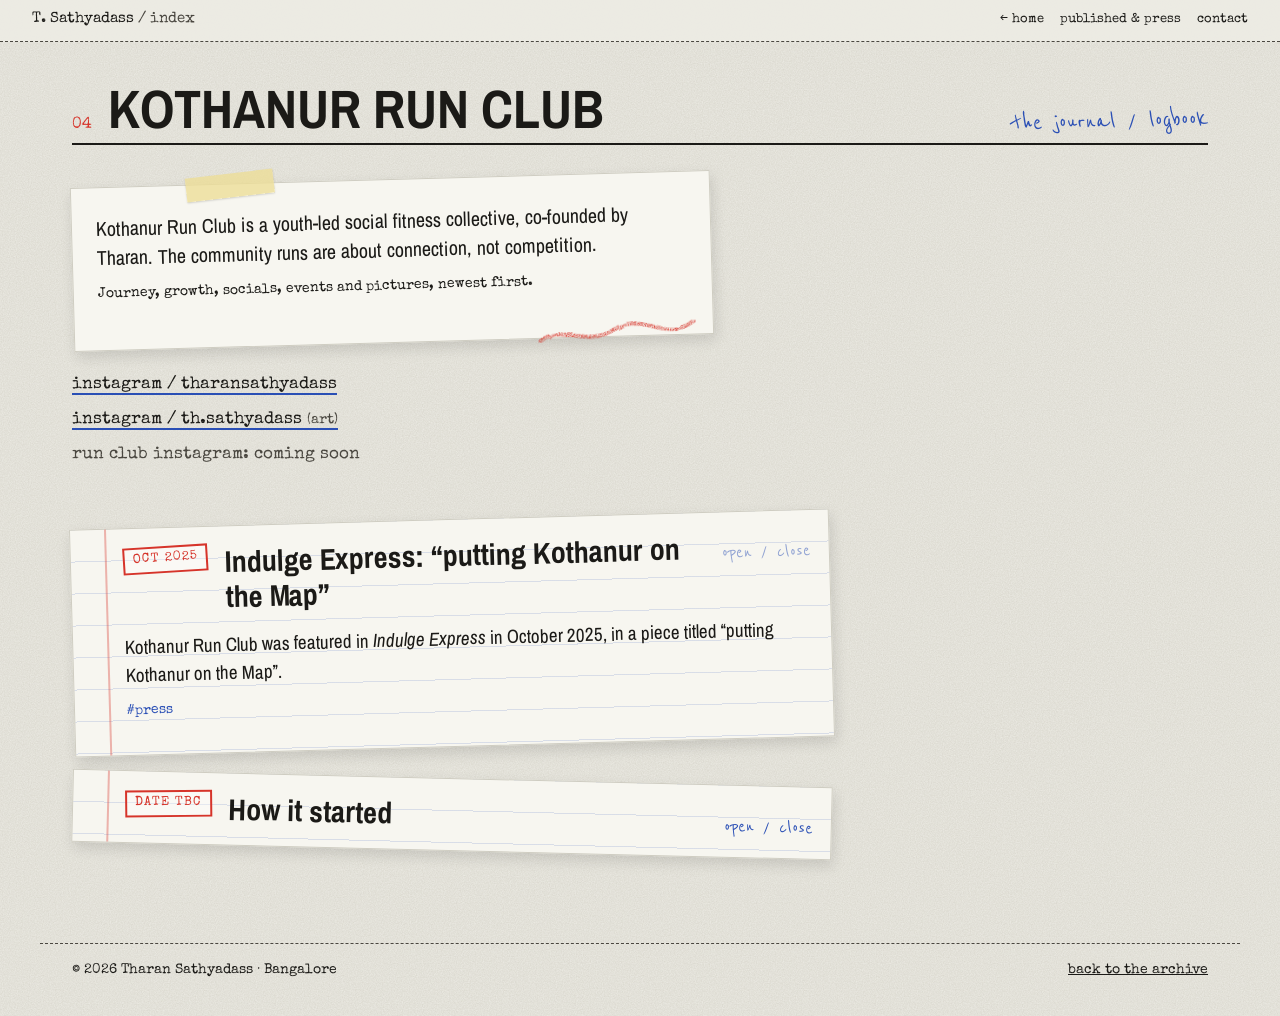
==== run-club.html @ 6a8d122a "First draft of Tharan's portfolio site Zine/archive collage homepage, titled works from works.js, Ru" ====
<!doctype html>
<html lang="en">
<head>
<meta charset="utf-8">
<meta name="viewport" content="width=device-width, initial-scale=1">
<title>Kothanur Run Club — Journal · Tharan Sathyadass</title>
<meta name="description" content="Journal of Kothanur Run Club, a youth-led social fitness collective in Bangalore co-founded by Tharan Sathyadass.">
<link rel="preconnect" href="https://fonts.googleapis.com">
<link rel="preconnect" href="https://fonts.gstatic.com" crossorigin>
<link href="https://fonts.googleapis.com/css2?family=Archivo+Narrow:wght@400;700&family=IBM+Plex+Mono:wght@400;500&family=Reenie+Beanie&family=Special+Elite&display=swap" rel="stylesheet">
<link rel="stylesheet" href="styles.css">
</head>
<body class="logpage">

<svg width="0" height="0" style="position:absolute" aria-hidden="true" focusable="false">
  <defs>
    <filter id="crayon" x="-5%" y="-5%" width="110%" height="110%">
      <feTurbulence type="fractalNoise" baseFrequency="0.04" numOctaves="2" seed="4" result="n"/>
      <feDisplacementMap in="SourceGraphic" in2="n" scale="3.2" result="d"/>
      <feTurbulence type="fractalNoise" baseFrequency="0.9" numOctaves="2" seed="9" result="g"/>
      <feColorMatrix in="g" type="matrix" values="0 0 0 0 0  0 0 0 0 0  0 0 0 0 0  0 0 0 -1.6 1.25" result="grainA"/>
      <feComposite in="d" in2="grainA" operator="in"/>
    </filter>
  </defs>
</svg>

<header class="topbar">
  <a class="brand" href="index.html">T. Sathyadass <span>/ index</span></a>
  <nav class="index" aria-label="Site">
    <a href="index.html">&larr; home</a>
    <a href="index.html#press">published &amp; press</a>
    <a href="index.html#contact">contact</a>
  </nav>
</header>

<main class="wrap">
  <section class="sec">
    <header class="sec-head"><span class="num">04</span><h1 class="h-sec">Kothanur Run Club</h1><span class="note">the journal / logbook</span></header>

    <div class="textcard r-l">
      <span class="tape t1"></span>
      <p>Kothanur Run Club is a youth-led social fitness collective, co-founded by Tharan. The community runs are about connection, not competition.</p>
      <p class="mono small">Journey, growth, socials, events and pictures, newest first.</p>
      <svg class="scrib s-card" viewBox="0 0 200 40" aria-hidden="true"><path class="crayon red" d="M4 28 C 30 6, 60 38, 96 16 S 160 34, 196 8"/></svg>
    </div>

    <ul class="links mono follow">
      <li><a href="https://instagram.com/tharansathyadass" target="_blank" rel="noopener">instagram / tharansathyadass</a></li>
      <li><a href="https://instagram.com/th.sathyadass" target="_blank" rel="noopener">instagram / th.sathyadass <small>(art)</small></a></li>
      <li><!-- TODO: Kothanur Run Club Instagram (account unknown) --><span class="todo">run club instagram: coming soon</span></li>
    </ul>
  </section>

  <section class="sec" aria-label="Journal entries">
    <div class="logbook" id="logbook"></div>
    <noscript><p class="note nojs">turn on JavaScript to read the journal entries</p></noscript>
  </section>
</main>

<footer class="foot wrap mono small">&copy; 2026 Tharan Sathyadass &middot; Bangalore <a href="index.html">back to the archive</a></footer>

<script src="journal.js"></script>
<script src="script.js"></script>
</body>
</html>
---- styles.css ----
:root{
  --paper:#ecebe4; --ink:#1b1a17; --ink-soft:#4a4740;
  --red:#d6342a; --blue:#2a4fb5; --green:#2f8a4b;
  --f-note:"Reenie Beanie","Nothing You Could Do",cursive;
  --f-label:"Archivo Narrow","Inter Tight",Arial Narrow,sans-serif;
  --f-type:"Special Elite","IBM Plex Mono",Courier New,monospace;
  --gutter:16px;
}
*{box-sizing:border-box}
html{scroll-behavior:smooth;scroll-padding-top:70px}
body{margin:0;background:var(--paper);color:var(--ink);font-family:var(--f-label);font-size:18px;line-height:1.45;overflow-x:clip;background-image:url("data:image/svg+xml;utf8,<svg xmlns='http://www.w3.org/2000/svg' width='300' height='300'><filter id='n'><feTurbulence type='fractalNoise' baseFrequency='0.85' numOctaves='3' stitchTiles='stitch'/><feColorMatrix values='0 0 0 0 .3  0 0 0 0 .27  0 0 0 0 .2  0 0 0 .22 0'/></filter><rect width='300' height='300' filter='url(%23n)'/></svg>")}
img{max-width:100%;display:block}
a{color:inherit}
.wrap{max-width:1200px;margin:0 auto;padding-left:var(--gutter);padding-right:var(--gutter)}
.mono{font-family:var(--f-type)} .small{font-size:14px}
.note{font-family:var(--f-note);font-size:28px;line-height:1;color:var(--blue)}

/* nav */
.topbar{position:sticky;top:0;z-index:40;background:rgba(236,235,228,.94);border-bottom:1px dashed var(--ink-soft);padding:8px var(--gutter);display:flex;flex-wrap:wrap;gap:4px 24px;align-items:baseline;justify-content:space-between}
.brand{font-family:var(--f-type);text-decoration:none;font-size:15px}
.brand span{color:var(--ink-soft)}
.index{display:flex;gap:4px 16px;flex-wrap:wrap;font-family:var(--f-type);font-size:13px}
.index a{text-decoration:none;padding:2px 0;border-bottom:1px solid transparent}
.index a:hover,.index a:focus-visible{border-bottom-color:var(--red);color:var(--red)}

/* crayon strokes */
.crayon{fill:none;stroke-width:5;stroke-linecap:round;stroke-linejoin:round;filter:url(#crayon)}
.crayon.thin{stroke-width:2.5}
.red{stroke:var(--red)} .blue{stroke:var(--blue)} .green{stroke:var(--green)}
.scrib{position:absolute;pointer-events:none;overflow:visible}
.dot{position:absolute;width:12px;height:12px;border-radius:50%;background:var(--red);opacity:.9;filter:url(#crayon)}

/* HERO */
.hero{padding-top:28px;padding-bottom:20px}
.hero-grid{position:relative;display:grid;grid-template-columns:1fr;gap:28px}
.hero-img{aspect-ratio:3/2;transform:rotate(-1.5deg);margin:0}
.hero-text{position:relative}
.n1{display:block;transform:rotate(-2deg);margin-bottom:4px}
h1{font-family:var(--f-label);font-weight:700;text-transform:uppercase;font-size:clamp(46px,13vw,104px);line-height:.88;margin:0 0 10px;letter-spacing:-.01em}
.tagline{font-family:var(--f-type);font-size:16px;margin:0 0 18px}
.oval-wrap{position:relative;display:flex;align-items:center;gap:6px;margin:10px 0 26px}
.arrow{width:80px;height:60px;overflow:visible;flex:none}
.arrow .crayon{stroke-width:4}
.oval{position:relative;display:inline-block;padding:14px 26px;transform:rotate(-2deg)}
.oval svg{position:absolute;inset:0;width:100%;height:100%;overflow:visible}
.oval .crayon{stroke-width:3.5}
.oval b{position:relative;font-family:var(--f-label);font-weight:700;font-size:22px;white-space:nowrap}
.stamp-box{display:inline-block;border:2.5px dashed var(--ink);padding:10px 18px;text-align:center;font-family:var(--f-type);transform:rotate(1.5deg);background:rgba(255,255,255,.25)}
.stamp-box p{margin:0;font-size:13px;text-transform:lowercase}
.stamp-box .big{font-size:18px;font-weight:700;text-transform:none;letter-spacing:.04em;margin-bottom:6px}
.year{display:flex;flex-direction:column;line-height:.8;font-family:var(--f-label);font-weight:700;font-size:clamp(90px,26vw,170px);color:#2a2824;filter:url(#inkbleed);transform:rotate(-4deg);justify-self:end;margin-top:-10px}
.year span{display:block}
.s-hero1{width:240px;height:48px;left:0;bottom:-34px}
.s-hero2{width:90px;height:90px;right:6px;top:-24px;opacity:.9}
.d1{left:62%;top:-10px}.d2{left:8%;bottom:30%;width:9px;height:9px}.d3{right:14%;bottom:10%}.d4{left:44%;bottom:-18px;width:8px;height:8px}.d5{right:4%;top:36%;width:7px;height:7px}

@media (min-width:860px){
  :root{--gutter:32px}
  .hero{padding-top:48px}
  .hero-grid{grid-template-columns:1.25fr 1fr;gap:40px;align-items:start}
  .hero-img{grid-row:1 / span 2}
  .year{position:absolute;right:-6px;bottom:-30px;margin:0;font-size:150px}
  .hero-text{padding-top:10px}
  .hero-grid{min-height:480px}
}

/* sections */
.sec{padding-top:64px;padding-bottom:12px}
.sec-head{display:flex;flex-wrap:wrap;align-items:baseline;gap:6px 16px;border-bottom:2px solid var(--ink);padding-bottom:6px;margin-bottom:34px}
.sec-head .num{font-family:var(--f-type);font-size:16px;color:var(--red)}
.sec-head h2{margin:0;font-family:var(--f-label);font-weight:700;text-transform:uppercase;font-size:clamp(32px,8vw,54px);line-height:1}
.sec-head .note{margin-left:auto;transform:rotate(-1.5deg)}

/* works */
.collage{position:relative;display:grid;grid-template-columns:1fr 1fr;gap:34px 18px;align-items:start}
.collage.c2{grid-template-columns:1fr}
.work{position:relative;margin:0;cursor:zoom-in;background:#fff;padding:7px 7px 0;box-shadow:0 2px 0 rgba(0,0,0,.08),2px 6px 14px rgba(0,0,0,.14);transition:transform .2s}
.work:hover,.work:focus-visible{transform:rotate(0) scale(1.02);z-index:5;outline:2px dashed var(--red);outline-offset:4px}
.work img{width:100%;height:100%;object-fit:cover;filter:grayscale(1) contrast(1.45) brightness(1.03)}
/* image box + halftone overlay */
.work{display:flex;flex-direction:column}
.work::before{content:"";position:absolute;left:7px;right:7px;top:7px;z-index:2;pointer-events:none;
  bottom:30px;
  background:radial-gradient(circle at center,#000 0 .9px,transparent 1.5px) 0 0/4px 4px;mix-blend-mode:multiply;opacity:.42}
.work img,.work.missing::after{aspect-ratio:var(--ar,4/3)}
.port{--ar:3/4}.land{--ar:3/2}.sq{--ar:1/1}
.hero-img{--ar:3/2;aspect-ratio:auto}
.tag{order:2;font-family:var(--f-type);font-size:12px;padding:6px 2px 7px;color:var(--ink);height:30px;white-space:nowrap;overflow:hidden;text-overflow:ellipsis}
.tape{position:absolute;width:88px;height:24px;background:rgba(238,222,150,.78);box-shadow:0 1px 2px rgba(0,0,0,.15);z-index:3}
.tape.t1{top:-11px;left:18%;transform:rotate(-5deg)}
.tape.t2{top:-10px;right:14%;transform:rotate(6deg)}
.r-l{transform:rotate(-1.6deg)}.r-r{transform:rotate(1.4deg)}.r-l2{transform:rotate(-.7deg)}
.collage .scrib.s-sec{width:150px;height:50px;right:4%;bottom:-34px}
.collage.flip .scrib.s-sec{left:4%;right:auto;width:90px;height:90px;bottom:-40px}

/* placeholder (images not downloaded yet) */
.work.missing img{visibility:hidden;position:absolute;width:1px;height:1px}
.work.missing::after{content:"image pending";display:flex;align-items:center;justify-content:center;font-family:var(--f-type);font-size:13px;color:#555;
  background:repeating-linear-gradient(135deg,#cfcdc4 0 10px,#d9d7ce 10px 20px);width:100%;order:1}

@media (min-width:640px){
  .collage.c2{grid-template-columns:1fr 1fr;gap:40px 36px}
  .collage.c2 .work:nth-child(2){margin-top:46px}
}
@media (min-width:900px){
  .collage.photo{grid-template-columns:repeat(6,1fr);gap:44px 22px}
  .collage.photo .work{grid-column:span 2}
  .collage.photo .work:nth-child(1){grid-column:span 2;margin-top:0}
  .collage.photo .work:nth-child(2){grid-column:span 3;margin-top:36px}
  .collage.photo .work:nth-child(3){grid-column:span 1}
  .collage.photo .work:nth-child(5){grid-column:span 3}
  .collage.photo .work:nth-child(8){grid-column:span 3}
  .collage.photo .work:nth-child(4),.collage.photo .work:nth-child(6),.collage.photo .work:nth-child(7),.collage.photo .work:nth-child(9){grid-column:span 2}
  .collage.photo .work:nth-child(6){margin-top:30px}
}

/* text cards */
.textcard{position:relative;max-width:640px;background:#f7f6f0;border:1px solid #cfcdc2;padding:26px 24px 34px;box-shadow:2px 6px 14px rgba(0,0,0,.12);font-size:20px}
.textcard p{margin:0 0 12px}
.textcard .scrib.s-card{width:160px;height:34px;right:16px;bottom:-14px}
.textcard a{color:var(--red)}

.clippings{list-style:none;margin:0;padding:0;display:grid;gap:26px;grid-template-columns:1fr}
.clippings li{position:relative;background:#f7f6f0;border:1px solid #cfcdc2;padding:18px 20px;box-shadow:2px 6px 14px rgba(0,0,0,.12);display:flex;flex-direction:column;gap:6px}
.clippings h3{margin:0;font-family:var(--f-label);font-size:22px;line-height:1.15}
.clippings a{font-family:var(--f-type);color:var(--red);font-size:15px}
@media (min-width:760px){.clippings{grid-template-columns:repeat(3,1fr)}}

.about{max-width:680px;font-size:21px}
.about p:first-child::first-line{font-weight:700}
.links{list-style:none;padding:0;margin:0;display:grid;gap:10px;font-size:17px}
.links a{text-decoration:none;border-bottom:2px solid var(--blue)}
.links a:hover{color:var(--red);border-color:var(--red)}
.links small{color:var(--ink-soft)}
.foot{margin-top:80px;padding-top:16px;padding-bottom:36px;border-top:1px dashed var(--ink-soft);display:flex;flex-wrap:wrap;justify-content:space-between;gap:8px}

/* lightbox */
.lightbox{position:fixed;inset:0;z-index:100;background:rgba(20,19,16,.93);display:flex;align-items:center;justify-content:center;padding:24px var(--gutter)}
.lightbox[hidden]{display:none}
.lightbox figure{margin:0;max-width:100%;max-height:100%;display:flex;flex-direction:column;align-items:center;gap:10px}
.lightbox img{max-width:100%;max-height:calc(100vh - 110px);object-fit:contain;background:#222}
.lightbox img.lb-missing{width:min(560px,90vw);height:360px;background:repeating-linear-gradient(135deg,#3a3935 0 10px,#42413c 10px 20px)}
.lightbox figcaption{font-family:var(--f-type);color:#ecebe4;font-size:14px}
.lb-close{position:absolute;top:10px;right:14px;background:none;border:0;color:#ecebe4;font-size:40px;line-height:1;cursor:pointer}

@media (prefers-reduced-motion:reduce){html{scroll-behavior:auto}.work{transition:none}}

/* ---------- gallery / journal additions ---------- */
.nojs{display:block;margin-top:14px}
h1.h-sec{margin:0;font-family:var(--f-label);font-weight:700;text-transform:uppercase;font-size:clamp(32px,8vw,54px);line-height:1;letter-spacing:0}
.jlabel{margin:34px 0 14px;color:var(--ink-soft)}
.more{color:var(--red)}
.jclips{margin-bottom:22px}
.jclip{position:relative;background:#f7f6f0;border:1px solid #cfcdc2;padding:22px 20px 18px;box-shadow:2px 6px 14px rgba(0,0,0,.12);display:flex;flex-direction:column;gap:8px}
.jclip h3{margin:0;font-size:22px;line-height:1.15}
.jclip .excerpt{margin:0;font-size:17px}
.jclip a{font-family:var(--f-type);color:var(--red);font-size:15px;margin-top:auto}
.datestamp{align-self:flex-start;font-family:var(--f-type);font-size:13px;text-transform:uppercase;letter-spacing:.08em;color:var(--red);border:2px solid var(--red);padding:2px 8px;transform:rotate(-2deg);background:rgba(255,255,255,.3)}
.jphoto{display:block;background:#fff;padding:5px;box-shadow:0 2px 6px rgba(0,0,0,.15)}
.jphoto img{width:100%;aspect-ratio:3/2;object-fit:cover;filter:grayscale(1) contrast(1.3)}
.jphoto.missing img{visibility:hidden;height:0;aspect-ratio:auto}
.jphoto.missing::after{content:"image pending";display:flex;align-items:center;justify-content:center;aspect-ratio:3/2;font-family:var(--f-type);font-size:13px;color:#555;background:repeating-linear-gradient(135deg,#cfcdc4 0 10px,#d9d7ce 10px 20px)}

.follow{margin-top:30px}
.todo{color:var(--ink-soft)}
.logpage .sec{padding-top:40px}
.logbook{display:grid;gap:30px;max-width:760px;position:relative;padding-left:0}
.entry{position:relative;background:#f7f6f0;border:1px solid #cfcdc2;box-shadow:2px 6px 14px rgba(0,0,0,.12);
  background-image:repeating-linear-gradient(transparent 0 31px,rgba(42,79,181,.15) 31px 32px)}
.entry::before{content:"";position:absolute;left:34px;top:0;bottom:0;width:2px;background:rgba(214,52,42,.35)}
.entry summary{list-style:none;cursor:pointer;display:flex;flex-wrap:wrap;align-items:baseline;gap:8px 16px;padding:18px 18px 14px 52px}
.entry summary::-webkit-details-marker{display:none}
.entry summary:focus-visible{outline:2px dashed var(--red);outline-offset:-4px}
.entry h2{margin:0;font-size:clamp(22px,5vw,30px);line-height:1.15;flex:1 1 220px}
.more-hint{font-family:var(--f-note);font-size:22px;color:var(--blue)}
.entry details[open] .more-hint{opacity:.5}
.entry-body{padding:4px 20px 22px 52px;font-size:19px}
.entry-body p{margin:0 0 12px}
.entry-body a{color:var(--red)}
.jphotos{display:grid;grid-template-columns:repeat(auto-fit,minmax(180px,1fr));gap:14px;margin:14px 0}
.entry .tags{color:var(--blue)}
@media (max-width:480px){
  .entry::before{left:18px}
  .entry summary{padding-left:32px}
  .entry-body{padding-left:32px;padding-right:16px}
}
@media (min-width:760px){.jclips{grid-template-columns:repeat(3,1fr)}}
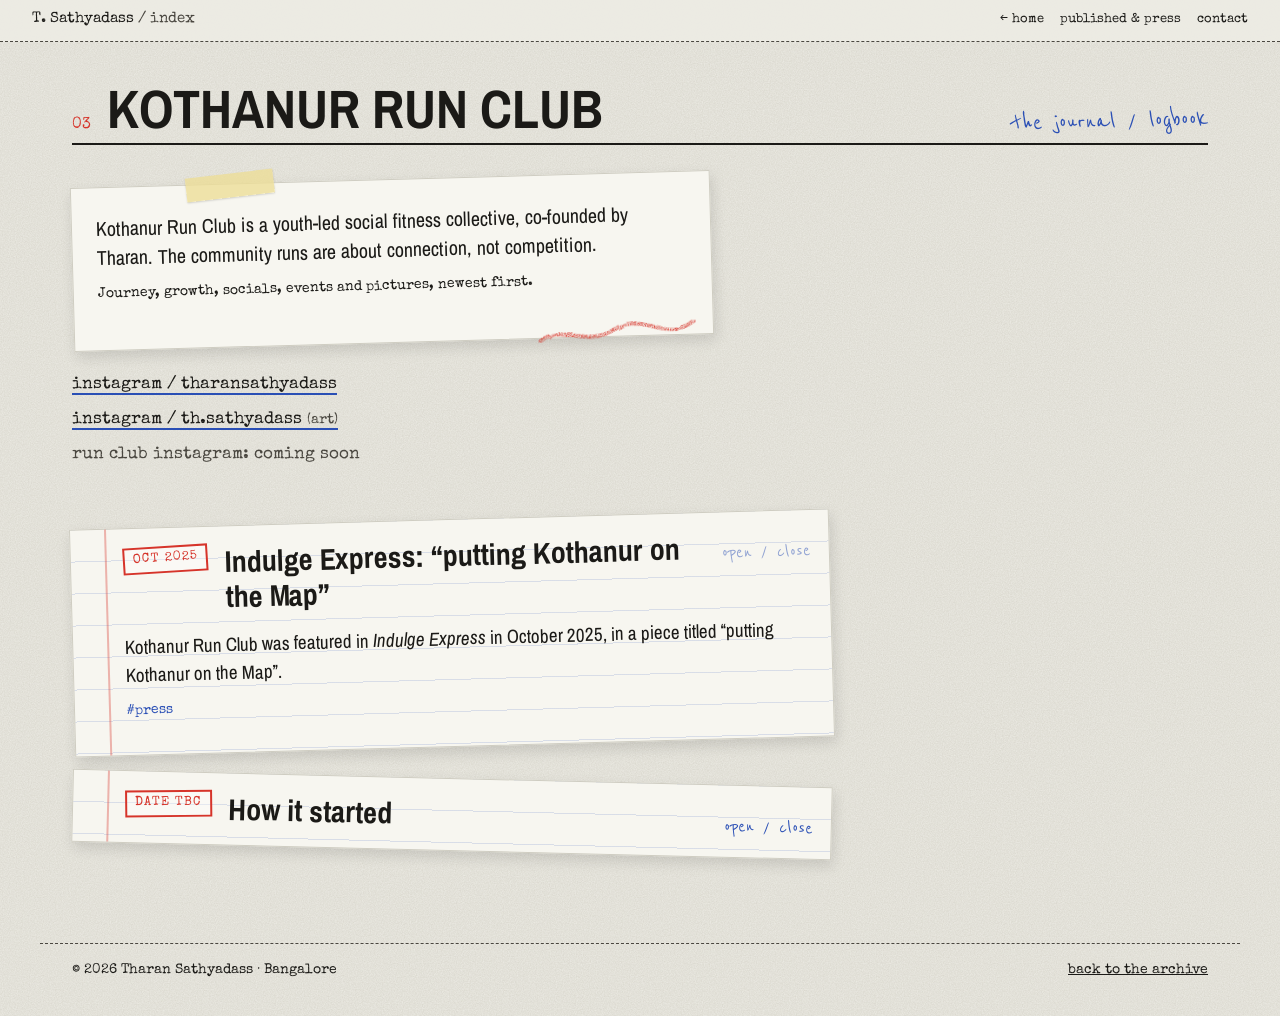
==== commit 273726ae: "Drop Colour section, fold watercolour into Charcoal & Ink, renumber sections Co-Authored-By: Claude " ====
--- a/run-club.html
+++ b/run-club.html
@@ -35,7 +35,7 @@
 
 <main class="wrap">
   <section class="sec">
-    <header class="sec-head"><span class="num">04</span><h1 class="h-sec">Kothanur Run Club</h1><span class="note">the journal / logbook</span></header>
+    <header class="sec-head"><span class="num">03</span><h1 class="h-sec">Kothanur Run Club</h1><span class="note">the journal / logbook</span></header>
 
     <div class="textcard r-l">
       <span class="tape t1"></span>
--- a/styles.css
+++ b/styles.css
@@ -33,7 +33,7 @@
 /* HERO */
 .hero{padding-top:28px;padding-bottom:20px}
 .hero-grid{position:relative;display:grid;grid-template-columns:1fr;gap:28px}
-.hero-img{aspect-ratio:3/2;transform:rotate(-1.5deg);margin:0}
+.hero-img{transform:rotate(-1.5deg);margin:0}
 .hero-text{position:relative}
 .n1{display:block;transform:rotate(-2deg);margin-bottom:4px}
 h1{font-family:var(--f-label);font-weight:700;text-transform:uppercase;font-size:clamp(46px,13vw,104px);line-height:.88;margin:0 0 10px;letter-spacing:-.01em}
@@ -84,7 +84,7 @@
   background:radial-gradient(circle at center,#000 0 .9px,transparent 1.5px) 0 0/4px 4px;mix-blend-mode:multiply;opacity:.42}
 .work img,.work.missing::after{aspect-ratio:var(--ar,4/3)}
 .port{--ar:3/4}.land{--ar:3/2}.sq{--ar:1/1}
-.hero-img{--ar:3/2;aspect-ratio:auto}
+.hero-img{--ar:511/700;aspect-ratio:auto;max-width:480px;width:100%;justify-self:center}
 .tag{order:2;font-family:var(--f-type);font-size:12px;padding:6px 2px 7px;color:var(--ink);height:30px;white-space:nowrap;overflow:hidden;text-overflow:ellipsis}
 .tape{position:absolute;width:88px;height:24px;background:rgba(238,222,150,.78);box-shadow:0 1px 2px rgba(0,0,0,.15);z-index:3}
 .tape.t1{top:-11px;left:18%;transform:rotate(-5deg)}
@@ -102,17 +102,23 @@
   .collage.c2{grid-template-columns:1fr 1fr;gap:40px 36px}
   .collage.c2 .work:nth-child(2){margin-top:46px}
 }
+@media (min-width:640px){
+  .collage.photo{grid-template-columns:repeat(3,1fr)}
+  .collage.photo .work.cover{grid-column:span 2;grid-row:span 2}
+}
 @media (min-width:900px){
-  .collage.photo{grid-template-columns:repeat(6,1fr);gap:44px 22px}
-  .collage.photo .work{grid-column:span 2}
-  .collage.photo .work:nth-child(1){grid-column:span 2;margin-top:0}
-  .collage.photo .work:nth-child(2){grid-column:span 3;margin-top:36px}
-  .collage.photo .work:nth-child(3){grid-column:span 1}
-  .collage.photo .work:nth-child(5){grid-column:span 3}
-  .collage.photo .work:nth-child(8){grid-column:span 3}
-  .collage.photo .work:nth-child(4),.collage.photo .work:nth-child(6),.collage.photo .work:nth-child(7),.collage.photo .work:nth-child(9){grid-column:span 2}
-  .collage.photo .work:nth-child(6){margin-top:30px}
-}
+  .collage.photo{grid-template-columns:repeat(4,1fr);gap:40px 22px}
+}
+.collage.photo{margin-bottom:56px}
+.series{display:flex;flex-wrap:wrap;align-items:baseline;gap:4px 14px;margin:30px 0 26px}
+.series h3{margin:0;font-family:var(--f-label);font-weight:700;text-transform:uppercase;font-size:clamp(22px,5vw,30px);letter-spacing:.02em;border-bottom:3px solid var(--red);padding-bottom:2px}
+.series .note{transform:rotate(-2deg);font-size:30px}
+/* photography: B&W halftone until hover, then colour */
+.collage.photo .work img{transition:filter .25s}
+.collage.photo .work:hover img,.collage.photo .work:focus-visible img{filter:none}
+.collage.photo .work:hover::before,.collage.photo .work:focus-visible::before{opacity:0}
+.collage.photo .work.cover img{filter:none}
+.collage.photo .work.cover::before{opacity:.15}
 
 /* text cards */
 .textcard{position:relative;max-width:640px;background:#f7f6f0;border:1px solid #cfcdc2;padding:26px 24px 34px;box-shadow:2px 6px 14px rgba(0,0,0,.12);font-size:20px}
@@ -185,3 +191,30 @@
   .entry-body{padding-left:32px;padding-right:16px}
 }
 @media (min-width:760px){.jclips{grid-template-columns:repeat(3,1fr)}}
+
+/* ---------- real handwriting cutouts ---------- */
+.hw{display:block;height:auto;max-width:100%;pointer-events:none;user-select:none}
+.hw-greet{position:relative;margin:0 0 10px;max-width:340px}
+.hw-hello{width:clamp(70px,22vw,100px);transform:rotate(-5deg);margin-left:4px}
+.hw-name{width:min(100%,300px);transform:rotate(-2deg);margin-top:-6px;margin-left:34px}
+.n1{font-size:24px;margin-top:2px}
+.hw-kothanur{width:min(100%,320px);transform:rotate(-2deg);margin:-4px 0 8px -2px}
+.hw-sign{width:clamp(100px,30vw,130px);transform:rotate(-4deg);margin:10px 0 0 6px}
+.foot-sign{display:inline-flex;align-items:center;gap:10px}
+.hw-foot{width:70px;transform:rotate(-3deg)}
+
+@media (min-width:900px){
+  .collage.c2[data-section="charcoal"]{grid-template-columns:repeat(3,1fr)}
+  .collage.c2[data-section="charcoal"] .work:nth-child(2){margin-top:0}
+  .collage.c2[data-section="charcoal"] .work:nth-child(3n+2){margin-top:40px}
+  .collage.c2.flip{grid-template-columns:repeat(3,1fr)}
+  .collage.c2.flip .work:nth-child(2){margin-top:0}
+}
+@media (max-width:639px){.collage{padding:0 6px}}
+.collage.c2 .work img,.hero-img img{filter:grayscale(1) contrast(1.12) brightness(1.02)}
+.collage.c2 .work::before,.hero-img::before{opacity:.28}
+.collage{grid-template-columns:repeat(2,minmax(0,1fr))}
+.collage.c2{grid-template-columns:minmax(0,1fr)}
+@media (min-width:640px){.collage.c2{grid-template-columns:repeat(2,minmax(0,1fr))}.collage.photo{grid-template-columns:repeat(3,minmax(0,1fr))}}
+@media (min-width:900px){.collage.photo{grid-template-columns:repeat(4,minmax(0,1fr))}.collage.c2[data-section="charcoal"],.collage.c2.flip{grid-template-columns:repeat(3,minmax(0,1fr))}}
+@media (max-width:639px){.collage.photo .work.cover{grid-column:1/-1}}
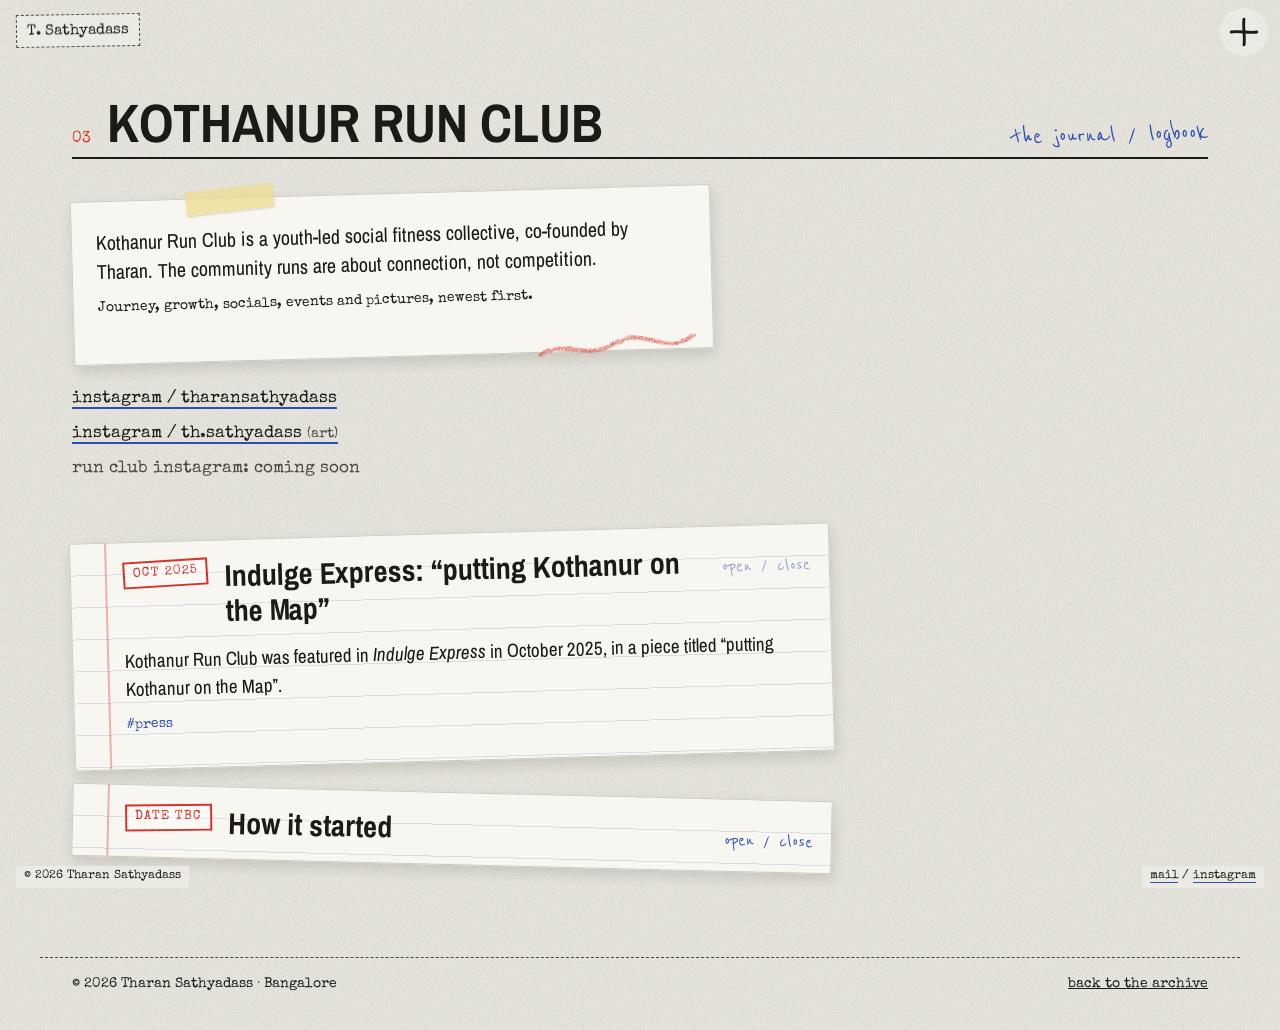
==== commit 7a5b1e28: "Add interactivity: + menu, scroll sequence, marquee, intro, reveals, lightbox nav Co-Authored-By: Cl" ====
--- a/run-club.html
+++ b/run-club.html
@@ -9,6 +9,9 @@
 <link rel="preconnect" href="https://fonts.gstatic.com" crossorigin>
 <link href="https://fonts.googleapis.com/css2?family=Archivo+Narrow:wght@400;700&family=IBM+Plex+Mono:wght@400;500&family=Reenie+Beanie&family=Special+Elite&display=swap" rel="stylesheet">
 <link rel="stylesheet" href="styles.css">
+<script>
+try{var d=document.documentElement;if(!matchMedia('(prefers-reduced-motion: reduce)').matches){d.classList.add('anim');}}catch(e){}
+</script>
 </head>
 <body class="logpage">
 
@@ -24,14 +27,25 @@
   </defs>
 </svg>
 
-<header class="topbar">
-  <a class="brand" href="index.html">T. Sathyadass <span>/ index</span></a>
-  <nav class="index" aria-label="Site">
-    <a href="index.html">&larr; home</a>
-    <a href="index.html#press">published &amp; press</a>
-    <a href="index.html#contact">contact</a>
-  </nav>
-</header>
+<a class="chrome-brand" href="index.html">T. Sathyadass</a>
+<button class="menu-btn" id="menuBtn" type="button" aria-expanded="false" aria-controls="menu" aria-label="Open menu">
+  <svg viewBox="0 0 40 40" aria-hidden="true"><g><path class="hand" d="M20 5 C 18.5 13, 21.5 27, 20 35"/><path class="hand" d="M5 20 C 13 18.5, 27 21.5, 35 20"/></g></svg>
+</button>
+<div class="menu-backdrop" id="menuBackdrop"></div>
+<nav class="menu" id="menu" aria-label="Sections" inert>
+  <a href="index.html#charcoal"><b>01</b> charcoal &amp; ink</a>
+  <a href="index.html#photography"><b>02</b> photography</a>
+  <a href="index.html#runclub"><b>03</b> kothanur run club</a>
+  <a href="index.html#press"><b>04</b> published &amp; press</a>
+  <a href="index.html#artwave"><b>05</b> the artwave</a>
+  <a href="index.html#about"><b>06</b> about</a>
+  <a href="index.html#contact"><b>07</b> contact</a>
+  <a class="menu-ext" href="run-club.html" aria-current="page">run club journal &#8599;</a>
+  <span class="note menu-note">thanks for looking</span>
+</nav>
+<div class="pin pin-l mono">&copy; 2026 Tharan Sathyadass</div>
+<div class="pin pin-r mono"><a href="mailto:tharan.y.sathyadass@gmail.com">mail</a> / <a href="https://instagram.com/tharansathyadass" target="_blank" rel="noopener">instagram</a></div>
+
 
 <main class="wrap">
   <section class="sec">
--- a/styles.css
+++ b/styles.css
@@ -15,14 +15,6 @@
 .mono{font-family:var(--f-type)} .small{font-size:14px}
 .note{font-family:var(--f-note);font-size:28px;line-height:1;color:var(--blue)}
 
-/* nav */
-.topbar{position:sticky;top:0;z-index:40;background:rgba(236,235,228,.94);border-bottom:1px dashed var(--ink-soft);padding:8px var(--gutter);display:flex;flex-wrap:wrap;gap:4px 24px;align-items:baseline;justify-content:space-between}
-.brand{font-family:var(--f-type);text-decoration:none;font-size:15px}
-.brand span{color:var(--ink-soft)}
-.index{display:flex;gap:4px 16px;flex-wrap:wrap;font-family:var(--f-type);font-size:13px}
-.index a{text-decoration:none;padding:2px 0;border-bottom:1px solid transparent}
-.index a:hover,.index a:focus-visible{border-bottom-color:var(--red);color:var(--red)}
-
 /* crayon strokes */
 .crayon{fill:none;stroke-width:5;stroke-linecap:round;stroke-linejoin:round;filter:url(#crayon)}
 .crayon.thin{stroke-width:2.5}
@@ -31,9 +23,9 @@
 .dot{position:absolute;width:12px;height:12px;border-radius:50%;background:var(--red);opacity:.9;filter:url(#crayon)}
 
 /* HERO */
-.hero{padding-top:28px;padding-bottom:20px}
+.hero{padding-top:84px;padding-bottom:20px}
 .hero-grid{position:relative;display:grid;grid-template-columns:1fr;gap:28px}
-.hero-img{transform:rotate(-1.5deg);margin:0}
+.hero-img{--rot:-1.5deg;transform:rotate(var(--rot));margin:0}
 .hero-text{position:relative}
 .n1{display:block;transform:rotate(-2deg);margin-bottom:4px}
 h1{font-family:var(--f-label);font-weight:700;text-transform:uppercase;font-size:clamp(46px,13vw,104px);line-height:.88;margin:0 0 10px;letter-spacing:-.01em}
@@ -56,7 +48,7 @@
 
 @media (min-width:860px){
   :root{--gutter:32px}
-  .hero{padding-top:48px}
+  .hero{padding-top:100px}
   .hero-grid{grid-template-columns:1.25fr 1fr;gap:40px;align-items:start}
   .hero-img{grid-row:1 / span 2}
   .year{position:absolute;right:-6px;bottom:-30px;margin:0;font-size:150px}
@@ -74,8 +66,8 @@
 /* works */
 .collage{position:relative;display:grid;grid-template-columns:1fr 1fr;gap:34px 18px;align-items:start}
 .collage.c2{grid-template-columns:1fr}
-.work{position:relative;margin:0;cursor:zoom-in;background:#fff;padding:7px 7px 0;box-shadow:0 2px 0 rgba(0,0,0,.08),2px 6px 14px rgba(0,0,0,.14);transition:transform .2s}
-.work:hover,.work:focus-visible{transform:rotate(0) scale(1.02);z-index:5;outline:2px dashed var(--red);outline-offset:4px}
+.work{position:relative;margin:0;cursor:zoom-in;background:#fff;padding:7px 7px 0;box-shadow:0 2px 0 rgba(0,0,0,.08),2px 6px 14px rgba(0,0,0,.14);transition:transform .35s cubic-bezier(.2,.8,.3,1),box-shadow .35s}
+.work:focus-visible{z-index:5;outline:2px dashed var(--red);outline-offset:4px}
 .work img{width:100%;height:100%;object-fit:cover;filter:grayscale(1) contrast(1.45) brightness(1.03)}
 /* image box + halftone overlay */
 .work{display:flex;flex-direction:column}
@@ -89,7 +81,7 @@
 .tape{position:absolute;width:88px;height:24px;background:rgba(238,222,150,.78);box-shadow:0 1px 2px rgba(0,0,0,.15);z-index:3}
 .tape.t1{top:-11px;left:18%;transform:rotate(-5deg)}
 .tape.t2{top:-10px;right:14%;transform:rotate(6deg)}
-.r-l{transform:rotate(-1.6deg)}.r-r{transform:rotate(1.4deg)}.r-l2{transform:rotate(-.7deg)}
+.r-l{--rot:-1.6deg;transform:rotate(var(--rot))}.r-r{--rot:1.4deg;transform:rotate(var(--rot))}.r-l2{--rot:-.7deg;transform:rotate(var(--rot))}
 .collage .scrib.s-sec{width:150px;height:50px;right:4%;bottom:-34px}
 .collage.flip .scrib.s-sec{left:4%;right:auto;width:90px;height:90px;bottom:-40px}
 
@@ -149,7 +141,7 @@
 .lightbox figcaption{font-family:var(--f-type);color:#ecebe4;font-size:14px}
 .lb-close{position:absolute;top:10px;right:14px;background:none;border:0;color:#ecebe4;font-size:40px;line-height:1;cursor:pointer}
 
-@media (prefers-reduced-motion:reduce){html{scroll-behavior:auto}.work{transition:none}}
+
 
 /* ---------- gallery / journal additions ---------- */
 .nojs{display:block;margin-top:14px}
@@ -218,3 +210,164 @@
 @media (min-width:640px){.collage.c2{grid-template-columns:repeat(2,minmax(0,1fr))}.collage.photo{grid-template-columns:repeat(3,minmax(0,1fr))}}
 @media (min-width:900px){.collage.photo{grid-template-columns:repeat(4,minmax(0,1fr))}.collage.c2[data-section="charcoal"],.collage.c2.flip{grid-template-columns:repeat(3,minmax(0,1fr))}}
 @media (max-width:639px){.collage.photo .work.cover{grid-column:1/-1}}
+
+/* =====================================================================
+   INTERACTIVITY LAYER
+   ===================================================================== */
+html{background:var(--paper)}
+
+/* ---------- fixed chrome ---------- */
+.chrome-brand{position:fixed;top:14px;left:16px;z-index:60;font-family:var(--f-type);font-size:15px;text-decoration:none;padding:5px 10px 4px;background:rgba(236,235,228,.88);border:1px dashed var(--ink-soft);transform:rotate(-1deg)}
+.chrome-brand:hover,.chrome-brand:focus-visible{color:var(--red);border-color:var(--red)}
+.menu-btn{position:fixed;top:8px;right:12px;z-index:80;width:48px;height:48px;padding:0;border:0;border-radius:50%;background:rgba(236,235,228,.88);color:var(--ink);cursor:pointer;display:grid;place-items:center}
+.menu-btn svg{width:34px;height:34px;overflow:visible;transition:transform .45s cubic-bezier(.3,1.4,.5,1)}
+.menu-btn .hand{fill:none;stroke:currentColor;stroke-width:3.4;stroke-linecap:round}
+.menu-btn:hover svg{transform:rotate(90deg)}
+.menu-btn:focus-visible{outline:2px dashed var(--red);outline-offset:2px}
+.menu-open .menu-btn svg{transform:rotate(135deg)}
+.menu-open .menu-btn{background:transparent}
+.menu-backdrop{position:fixed;inset:0;z-index:65;background:rgba(27,26,23,.35);opacity:0;visibility:hidden;transition:opacity .35s,visibility 0s .35s}
+.menu-open .menu-backdrop{opacity:1;visibility:visible;transition:opacity .35s}
+.menu{position:fixed;top:0;right:0;bottom:0;z-index:70;width:min(400px,88vw);background:#d9d8d1;box-shadow:-8px 0 24px rgba(0,0,0,.18);padding:84px 32px 32px;display:flex;flex-direction:column;gap:6px;
+  transform:translate3d(104%,0,0);visibility:hidden;transition:transform .5s cubic-bezier(.2,.8,.2,1),visibility 0s .5s;border-left:1px dashed var(--ink-soft)}
+.menu-open .menu{transform:none;visibility:visible;transition:transform .5s cubic-bezier(.2,.8,.2,1)}
+.menu a{display:flex;gap:14px;align-items:baseline;padding:8px 0;text-decoration:none;font-family:var(--f-label);font-weight:700;text-transform:uppercase;font-size:clamp(22px,3.2vw,30px);line-height:1.1;border-bottom:1px solid transparent}
+.menu a b{font:400 14px var(--f-type);color:var(--red);min-width:26px}
+.menu a:hover,.menu a:focus-visible{color:var(--red);border-bottom-color:var(--red);outline:none}
+.menu a[aria-current]{text-decoration:underline;text-decoration-color:var(--red);text-decoration-thickness:3px;text-underline-offset:5px}
+.menu .menu-ext{margin-top:18px;font-family:var(--f-type);font-weight:400;text-transform:none;font-size:18px;border-top:1px dashed var(--ink-soft);padding-top:18px}
+.menu .menu-note{margin-top:auto;transform:rotate(-3deg)}
+
+/* pinned footer bits */
+.pin{position:fixed;bottom:12px;z-index:50;font-family:var(--f-type);font-size:12px;background:rgba(236,235,228,.88);padding:3px 8px;line-height:1.3}
+.pin a{text-decoration:none;border-bottom:1px solid var(--blue)}
+.pin a:hover,.pin a:focus-visible{color:var(--red);border-color:var(--red)}
+.pin-l{left:16px}.pin-r{right:16px}
+@media (max-width:719px){.pin{display:none}.chrome-brand{font-size:14px;left:12px}}
+body{padding-bottom:0}
+
+/* ---------- intro ---------- */
+.intro{display:none}
+html.intro-on .intro{display:flex;position:fixed;inset:0;z-index:200;background:var(--paper);flex-direction:column;align-items:center;justify-content:center;gap:8px;pointer-events:none;animation:introPaper .22s ease-out backwards,introOut .25s ease-in .92s forwards}
+.intro .i-hello{width:clamp(110px,18vw,170px);transform:rotate(-5deg);clip-path:inset(0 100% 0 0);animation:introDraw .42s ease-out .12s forwards}
+.intro .i-name{margin:0;font-family:var(--f-label);font-weight:700;text-transform:uppercase;font-size:clamp(38px,9.5vw,112px);line-height:.9;text-align:center;filter:url(#inkbleed);opacity:0;animation:introFlick .52s steps(1,end) .42s forwards}
+@keyframes introPaper{from{opacity:0}to{opacity:1}}
+@keyframes introOut{to{opacity:0;visibility:hidden}}
+@keyframes introDraw{to{clip-path:inset(0 0 0 0)}}
+@keyframes introFlick{0%{opacity:0}10%{opacity:1;transform:translate3d(4px,0,0)}22%{opacity:.15;transform:translate3d(-3px,1px,0)}34%{opacity:1;transform:translate3d(2px,-1px,0)}48%{opacity:.45;transform:translate3d(-1px,0,0)}64%{opacity:1;transform:translate3d(1px,0,0)}100%{opacity:1;transform:none}}
+
+/* ---------- selected works: scroll sequence ---------- */
+.seq{position:relative;margin-top:56px;padding:70px 0 40px;overflow-x:clip}
+.seq-stage{position:relative}
+.seq-namewrap{position:relative;overflow:hidden;pointer-events:none}
+.seq-name{margin:0;font-family:var(--f-label);font-weight:700;text-transform:uppercase;font-size:clamp(48px,15.5vw,200px);line-height:.85;color:var(--ink);padding:0 var(--gutter)}
+.seq-name span{display:block;filter:url(#inkxl)}
+.seq-label{position:relative;padding:0 var(--gutter);display:flex;gap:14px;align-items:baseline;margin-bottom:14px}
+.seq-label .mono{font-size:13px;color:var(--red)}
+.seq-label .note{transform:rotate(-2deg)}
+.seq-items{position:relative;z-index:2;display:grid;grid-template-columns:repeat(2,minmax(0,1fr));gap:40px 22px;padding:30px var(--gutter) 0;max-width:1200px;margin:0 auto}
+.seq-item{position:relative}
+.seq-item:nth-child(even){margin-top:46px}
+.seq-item .work{width:100%}
+.seq-num{position:absolute;top:-.35em;left:-.15em;z-index:4;font-family:var(--f-label);font-weight:700;font-size:clamp(46px,8vw,96px);line-height:.8;color:var(--red);filter:url(#crayon);pointer-events:none;transform:rotate(-5deg)}
+
+@media (min-width:760px){.seq-items{grid-template-columns:repeat(3,minmax(0,1fr))}}
+
+/* animated mode (JS adds .is-anim, only when motion is allowed) */
+@media (min-width:760px){
+  .seq.is-anim{height:400vh;padding:0;margin-top:40px}
+  .seq.is-anim .seq-stage{position:sticky;top:0;height:100vh;overflow:hidden}
+  .seq.is-anim .seq-namewrap{position:absolute;inset:0;overflow:hidden}
+  .seq.is-anim .seq-name{position:absolute;left:0;top:50%;margin:0;padding:0;white-space:nowrap;font-size:min(62vh,38vw);line-height:1;transform:translate3d(0,-50%,0);will-change:transform}
+  .seq.is-anim .seq-name{transform:none;top:0;height:100%;display:flex;align-items:center}
+  .seq.is-anim .seq-name span{will-change:transform;display:block}
+  .seq.is-anim .seq-label{position:absolute;top:78px;left:var(--gutter);padding:0;margin:0;z-index:3}
+  .seq.is-anim .seq-num{top:auto;bottom:-.1em;left:calc(100% - .35em)}
+  .seq.is-anim .seq-item.num-l .seq-num{left:auto;right:calc(100% - .35em)}
+  .seq.is-anim .seq-items{position:absolute;inset:0;display:block;padding:0;max-width:none;margin:0}
+  .seq.is-anim .seq-item{position:absolute;top:0;left:var(--x);width:min(var(--w),calc(var(--arn) * 40vh));margin:0;will-change:transform;transform:translate3d(0,110vh,0)}
+}
+@media (max-width:759px){
+  .seq.is-anim{padding:0;margin-top:30px}
+  .seq.is-anim .seq-stage{display:contents}
+  .seq.is-anim .seq-namewrap{position:sticky;top:0;height:100svh;margin-bottom:-100svh;display:flex;align-items:center;z-index:1}
+  .seq.is-anim .seq-name{white-space:nowrap;font-size:min(58svh,60vw);line-height:1;padding:0;will-change:transform}
+  .seq.is-anim .seq-name span{will-change:transform}
+  .seq.is-anim .seq-label{position:relative;z-index:3;padding-top:78px;margin-bottom:-40px}
+  .seq.is-anim .seq-items{display:flex;flex-direction:column;gap:56px;padding:60px 0 90px}
+  .seq.is-anim .seq-item{width:64%;margin-top:0}
+  .seq.is-anim .seq-item:nth-child(odd){margin-left:6%}
+  .seq.is-anim .seq-item:nth-child(even){margin-left:auto;margin-right:6%}
+  .seq.is-anim .seq-item:nth-child(odd) .seq-num{top:auto;bottom:-.1em;left:calc(100% - .2em);right:auto}
+  .seq.is-anim .seq-item:nth-child(even) .seq-num{top:auto;bottom:-.1em;right:calc(100% - .2em);left:auto}
+  .seq.is-anim .seq-num{font-size:clamp(44px,15vw,70px)}
+}
+.seq-item .work .tag{pointer-events:none}
+
+/* ---------- marquee ---------- */
+.marquee-wrap{overflow:hidden;padding:16px 0;margin-top:14px}
+.marquee{margin:0;border-top:2.5px solid var(--ink);border-bottom:2.5px solid var(--ink);background:#f2f1ea;overflow:hidden;transform:rotate(-.8deg);width:104%;margin-left:-2%;position:relative;z-index:3}
+.marquee-track{display:flex;width:max-content;animation:mq 38s linear infinite;will-change:transform}
+.marquee:hover .marquee-track,.marquee:focus-within .marquee-track{animation-play-state:paused}
+.mq-group{display:flex;align-items:center;flex:none;gap:0;padding:6px 0}
+.mq-group span{font-family:var(--f-label);font-weight:700;text-transform:uppercase;font-size:clamp(40px,7vw,86px);line-height:1;white-space:nowrap;padding:0 .35em}
+.mq-group span.dot-sep{color:var(--red);padding:0 .1em}
+.mq-group img.hw{height:clamp(52px,8vw,92px);width:auto;max-width:none;margin:0 .6em;transform:rotate(-3deg)}
+@keyframes mq{to{transform:translate3d(-50%,0,0)}}
+
+/* ---------- reveals ---------- */
+.rv{opacity:0}
+[data-rv].rv-in{animation-duration:.8s;animation-timing-function:cubic-bezier(.2,.8,.3,1);animation-fill-mode:backwards;animation-delay:var(--d,0s)}
+[data-rv="drop"].rv-in{animation-name:rvDrop;animation-duration:.85s;animation-timing-function:ease-out}
+[data-rv="up"].rv-in{animation-name:rvUp}
+[data-rv="rise"].rv-in{animation-name:rvRise}
+@keyframes rvDrop{0%{opacity:0;transform:translate3d(0,-70px,0) rotate(calc(var(--rot,0deg) + 7deg)) scale(1.04)}55%{opacity:1;transform:translate3d(0,7px,0) rotate(calc(var(--rot,0deg) - 2deg)) scale(.995)}78%{transform:translate3d(0,-2px,0) rotate(calc(var(--rot,0deg) + .6deg))}100%{transform:translate3d(0,0,0) rotate(var(--rot,0deg))}}
+@keyframes rvUp{from{opacity:0;transform:translate3d(0,46px,0)}to{opacity:1;transform:none}}
+@keyframes rvRise{from{opacity:0;transform:translate3d(0,26px,0) rotate(var(--rot,0deg))}to{opacity:1;transform:rotate(var(--rot,0deg))}}
+.sec-head h2{display:inline-block}
+/* crayon scribbles that draw themselves */
+.crayon{transition:stroke-dashoffset 1.3s cubic-bezier(.4,.1,.3,1)}
+.sc-pre .crayon{stroke-dasharray:1 1.2;stroke-dashoffset:1;transition:none}
+.sc-draw .crayon{stroke-dasharray:1 1.2;stroke-dashoffset:0}
+
+/* ---------- hover + cursor ---------- */
+@media (hover:hover){
+  .work:hover{transform:translate3d(0,-9px,0) rotate(calc(var(--rot,0deg) * .25)) scale(1.035);z-index:5;box-shadow:0 2px 0 rgba(0,0,0,.08),4px 16px 26px rgba(0,0,0,.22)}
+  .work:hover img{filter:none!important}
+  .work:hover::before{opacity:0!important}
+}
+.work:focus-visible img{filter:none!important}
+.work img{transition:filter .35s}
+.work::before{transition:opacity .35s}
+.cursor{position:fixed;left:0;top:0;z-index:150;pointer-events:none;opacity:0;transition:opacity .2s;will-change:transform}
+.cursor span{display:block;margin:-30px 0 0 -30px;width:60px;height:60px;border-radius:50%;background:var(--paper);border:2px solid var(--red);display:grid;place-items:center;font-family:var(--f-type);font-size:13px;color:var(--ink);transform:rotate(-8deg) scale(.6);transition:transform .25s cubic-bezier(.3,1.5,.5,1)}
+.cursor.on{opacity:1}
+.cursor.on span{transform:rotate(-8deg) scale(1)}
+.has-cursor .work{cursor:none}
+
+/* ---------- lightbox v2 ---------- */
+.lightbox{opacity:0;transition:opacity .25s ease}
+.lightbox.show{opacity:1}
+.lightbox figure{position:relative}
+.lightbox img{transition:opacity .22s ease,transform .3s cubic-bezier(.2,.8,.3,1);transform:scale(.96);opacity:0}
+.lightbox.show img.ready{opacity:1;transform:none}
+.lightbox figcaption{display:flex;gap:18px;justify-content:space-between;width:100%;align-items:baseline}
+.lb-count{opacity:.7;white-space:nowrap}
+.lb-close,.lb-nav{position:absolute;background:none;border:0;color:#ecebe4;cursor:pointer;line-height:1;z-index:2}
+.lb-close{top:10px;right:14px;font-size:40px;padding:4px 10px}
+.lb-nav{top:50%;transform:translateY(-50%);font-size:44px;padding:14px 12px;font-family:var(--f-type)}
+.lb-prev{left:6px}.lb-next{right:6px}
+.lb-close:hover,.lb-nav:hover,.lb-close:focus-visible,.lb-nav:focus-visible{color:#fff;outline:2px dashed var(--red);outline-offset:-2px}
+.lightbox figure{padding:0 56px}
+@media (max-width:640px){.lightbox figure{padding:0 0}.lb-nav{top:auto;bottom:18px;transform:none;font-size:36px}}
+
+/* ---------- reduced motion ---------- */
+@media (prefers-reduced-motion:reduce){
+  html{scroll-behavior:auto}
+  *,*::before,*::after{animation-duration:.001ms!important;animation-iteration-count:1!important;transition-duration:.001ms!important}
+  .marquee{transform:none;width:100%;margin-left:0}
+  .marquee-track{animation:none;width:auto;flex-wrap:wrap}
+  .marquee-track .mq-group[aria-hidden]{display:none}
+  .mq-group{flex-wrap:wrap;justify-content:center}
+}
+.logpage main>.sec:first-child{padding-top:96px}
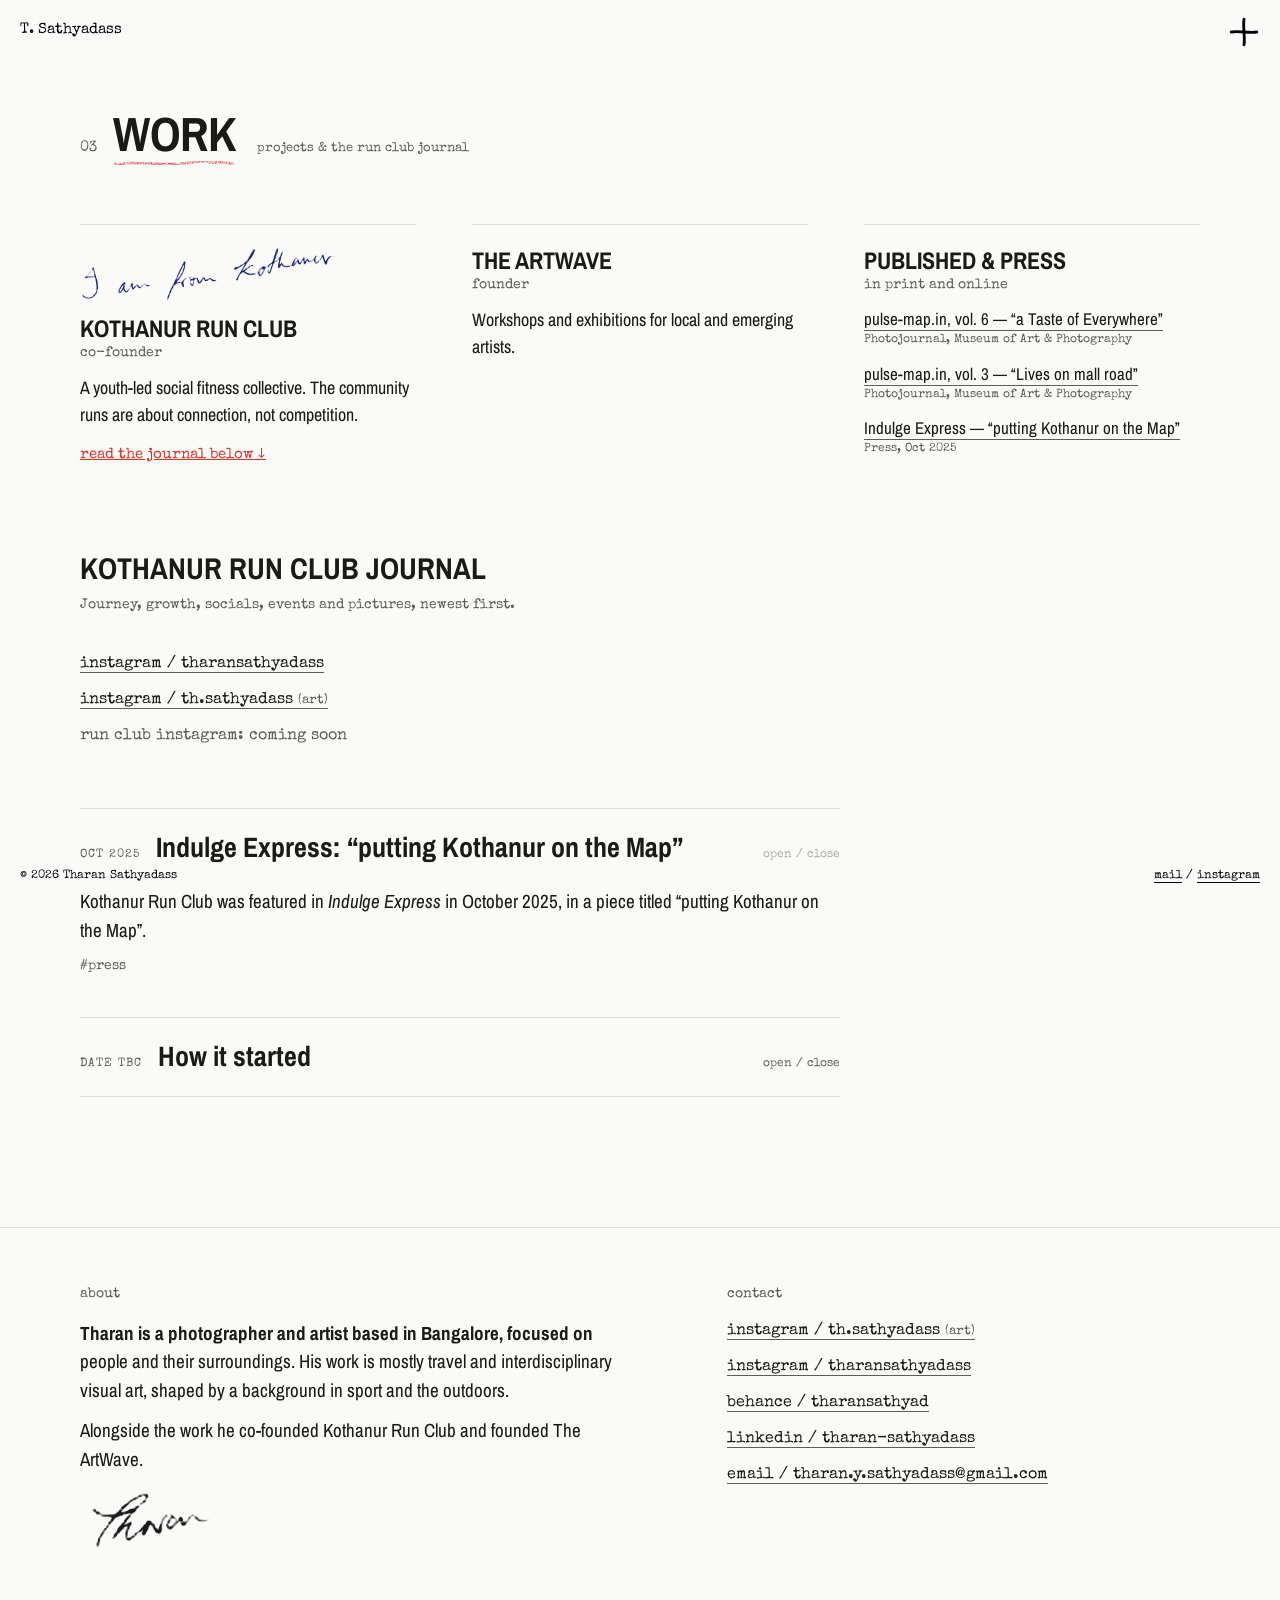
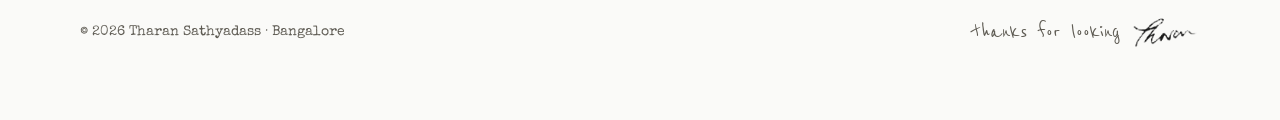
==== commit e05634a3: "Split into landing, Art, Photography and Work pages; calm photocopier style; landing previews Co-Aut" ====
--- a/run-club.html
+++ b/run-club.html
@@ -10,7 +10,7 @@
 <link href="https://fonts.googleapis.com/css2?family=Archivo+Narrow:wght@400;700&family=IBM+Plex+Mono:wght@400;500&family=Reenie+Beanie&family=Special+Elite&display=swap" rel="stylesheet">
 <link rel="stylesheet" href="styles.css">
 <script>
-try{var d=document.documentElement;if(!matchMedia('(prefers-reduced-motion: reduce)').matches){d.classList.add('anim');}}catch(e){}
+try{if(!matchMedia('(prefers-reduced-motion: reduce)').matches)document.documentElement.classList.add('anim')}catch(e){}
 </script>
 </head>
 <body class="logpage">
@@ -32,15 +32,13 @@
   <svg viewBox="0 0 40 40" aria-hidden="true"><g><path class="hand" d="M20 5 C 18.5 13, 21.5 27, 20 35"/><path class="hand" d="M5 20 C 13 18.5, 27 21.5, 35 20"/></g></svg>
 </button>
 <div class="menu-backdrop" id="menuBackdrop"></div>
-<nav class="menu" id="menu" aria-label="Sections" inert>
-  <a href="index.html#charcoal"><b>01</b> charcoal &amp; ink</a>
-  <a href="index.html#photography"><b>02</b> photography</a>
-  <a href="index.html#runclub"><b>03</b> kothanur run club</a>
-  <a href="index.html#press"><b>04</b> published &amp; press</a>
-  <a href="index.html#artwave"><b>05</b> the artwave</a>
-  <a href="index.html#about"><b>06</b> about</a>
-  <a href="index.html#contact"><b>07</b> contact</a>
-  <a class="menu-ext" href="run-club.html" aria-current="page">run club journal &#8599;</a>
+<nav class="menu" id="menu" aria-label="Pages" inert>
+  <a href="index.html"><b>00</b> home</a>
+  <a href="art.html"><b>01</b> art</a>
+  <a href="photos.html"><b>02</b> photography</a>
+  <a href="run-club.html" aria-current="page"><b>03</b> work</a>
+  <a class="menu-sub" href="#about">about</a>
+  <a class="menu-sub" href="#contact">contact</a>
   <span class="note menu-note">thanks for looking</span>
 </nav>
 <div class="pin pin-l mono">&copy; 2026 Tharan Sathyadass</div>
@@ -49,15 +47,35 @@
 
 <main class="wrap">
   <section class="sec">
-    <header class="sec-head"><span class="num">03</span><h1 class="h-sec">Kothanur Run Club</h1><span class="note">the journal / logbook</span></header>
+    <header class="sec-head"><span class="num">03</span><h1 class="h-sec">Work</h1><span class="note">projects &amp; the run club journal</span></header>
 
-    <div class="textcard r-l">
-      <span class="tape t1"></span>
-      <p>Kothanur Run Club is a youth-led social fitness collective, co-founded by Tharan. The community runs are about connection, not competition.</p>
-      <p class="mono small">Journey, growth, socials, events and pictures, newest first.</p>
-      <svg class="scrib s-card" viewBox="0 0 200 40" aria-hidden="true"><path class="crayon red" d="M4 28 C 30 6, 60 38, 96 16 S 160 34, 196 8"/></svg>
-    </div>
+    <div class="projects">
+    <article class="project">
+      <img class="hw hw-kothanur" src="images/handwriting/i-am-from-kothanur-blue.png" alt="Handwritten: I am from Kothanur" width="750" height="156">
+      <h3>Kothanur Run Club</h3>
+      <p class="mono small">co-founder</p>
+      <p>A youth-led social fitness collective. The community runs are about connection, not competition.</p>
+      <a class="more" href="#journal">read the journal below &darr;</a>
+    </article>
+    <article class="project">
+      <h3>The ArtWave</h3>
+      <p class="mono small">founder</p>
+      <p>Workshops and exhibitions for local and emerging artists.</p>
+      <!-- TODO: link to The ArtWave (site / Instagram) -->
+    </article>
+    <article class="project">
+      <h3>Published &amp; Press</h3>
+      <p class="mono small">in print and online</p>
+      <ul class="plist">
+        <li><a href="https://pulse-map.in/" target="_blank" rel="noopener">pulse-map.in, vol. 6 — “a Taste of Everywhere”</a><span class="mono small">Photojournal, Museum of Art &amp; Photography</span></li><!-- TODO: exact URL for volume 6 -->
+        <li><a href="https://pulse-map.in/" target="_blank" rel="noopener">pulse-map.in, vol. 3 — “Lives on mall road”</a><span class="mono small">Photojournal, Museum of Art &amp; Photography</span></li><!-- TODO: exact URL for volume 3 -->
+        <li><a href="run-club.html#press-indulge-express">Indulge Express — “putting Kothanur on the Map”</a><span class="mono small">Press, Oct 2025</span></li><!-- TODO: article URL -->
+      </ul>
+    </article>
+  </div>
 
+    <h2 id="journal" class="jhead">Kothanur Run Club journal</h2>
+    <p class="mono small jintro">Journey, growth, socials, events and pictures, newest first.</p>
     <ul class="links mono follow">
       <li><a href="https://instagram.com/tharansathyadass" target="_blank" rel="noopener">instagram / tharansathyadass</a></li>
       <li><a href="https://instagram.com/th.sathyadass" target="_blank" rel="noopener">instagram / th.sathyadass <small>(art)</small></a></li>
@@ -67,11 +85,33 @@
 
   <section class="sec" aria-label="Journal entries">
     <div class="logbook" id="logbook"></div>
-    <noscript><p class="note nojs">turn on JavaScript to read the journal entries</p></noscript>
+    <noscript><p class="mono small nojs">turn on JavaScript to read the journal entries</p></noscript>
   </section>
 </main>
 
-<footer class="foot wrap mono small">&copy; 2026 Tharan Sathyadass &middot; Bangalore <a href="index.html">back to the archive</a></footer>
+<footer class="foot">
+ <div class="wrap">
+  <div class="foot-cols">
+    <div id="about" class="about">
+      <h3 class="mono small">about</h3>
+      <p>Tharan is a photographer and artist based in Bangalore, focused on people and their surroundings. His work is mostly travel and interdisciplinary visual art, shaped by a background in sport and the outdoors.</p>
+      <p>Alongside the work he co-founded Kothanur Run Club and founded The ArtWave.</p>
+      <img class="hw hw-sign" src="images/handwriting/tharan.png" alt="Tharan, handwritten signature" width="181" height="88">
+    </div>
+    <div id="contact">
+      <h3 class="mono small">contact</h3>
+      <ul class="links mono">
+        <li><a href="https://instagram.com/th.sathyadass" target="_blank" rel="noopener">instagram / th.sathyadass <small>(art)</small></a></li>
+        <li><a href="https://instagram.com/tharansathyadass" target="_blank" rel="noopener">instagram / tharansathyadass</a></li>
+        <li><a href="https://behance.net/tharansathyad" target="_blank" rel="noopener">behance / tharansathyad</a></li>
+        <li><a href="https://linkedin.com/in/tharan-sathyadass-37b19a311" target="_blank" rel="noopener">linkedin / tharan-sathyadass</a></li>
+        <li><a href="mailto:tharan.y.sathyadass@gmail.com">email / tharan.y.sathyadass@gmail.com</a></li>
+      </ul>
+    </div>
+  </div>
+  <div class="foot-base mono small">&copy; 2026 Tharan Sathyadass &middot; Bangalore <span class="foot-sign"><span class="note">thanks for looking</span> <img class="hw hw-foot" src="images/handwriting/tharan.png" alt="Tharan, handwritten signature" width="181" height="88"></span></div>
+ </div>
+</footer>
 
 <script src="journal.js"></script>
 <script src="script.js"></script>
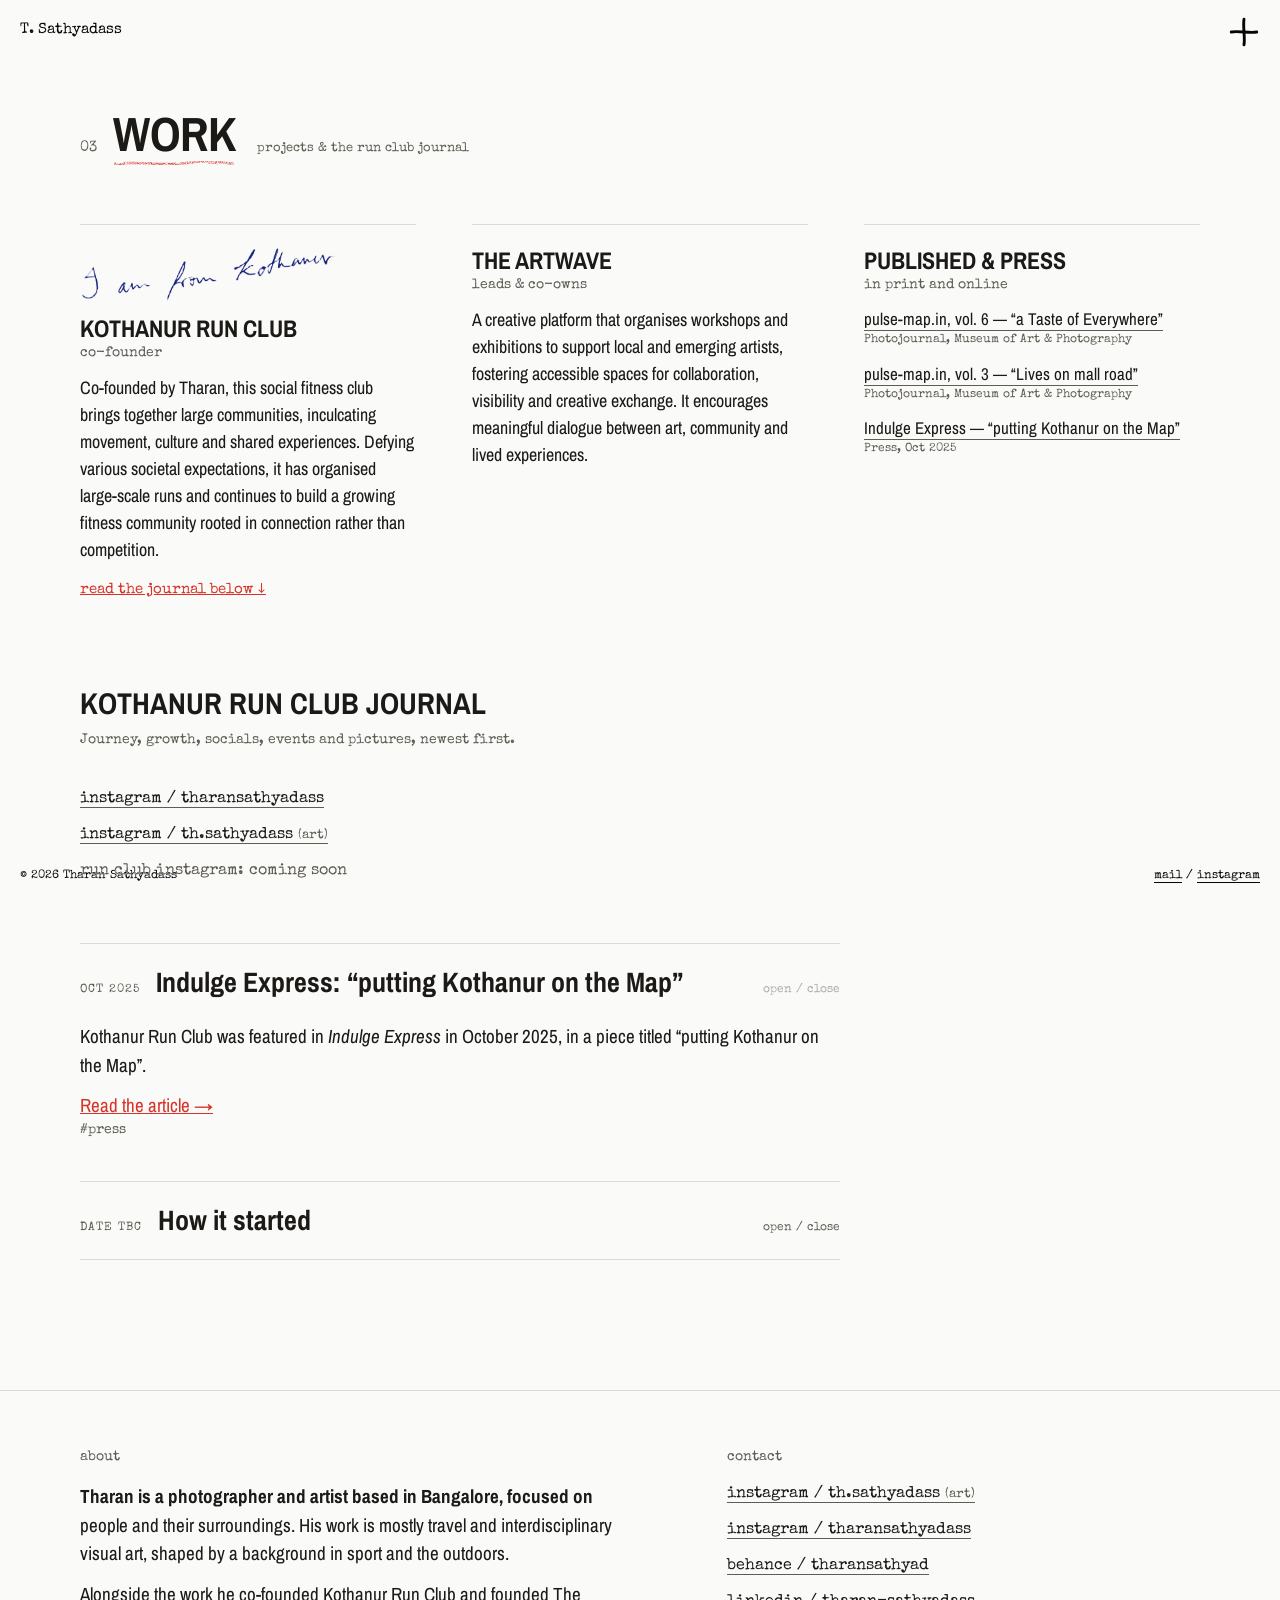
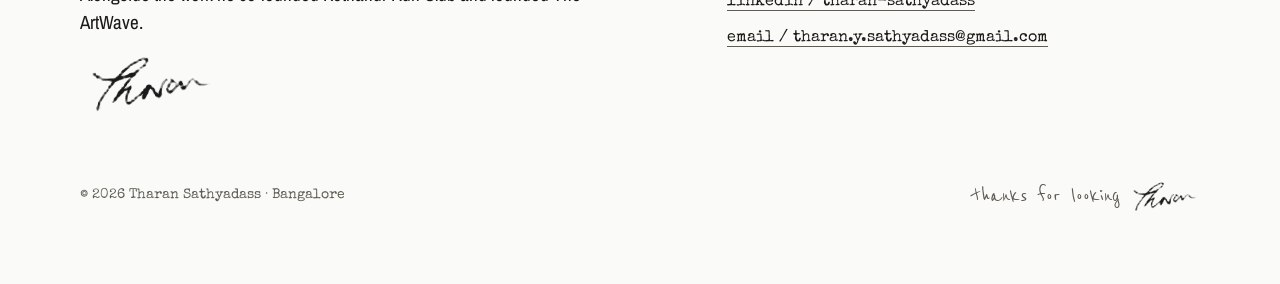
==== commit f11ef908: "Work page: full project text and real press links from the Carrd site Co-Authored-By: Claude Opus 5." ====
--- a/run-club.html
+++ b/run-club.html
@@ -54,22 +54,22 @@
       <img class="hw hw-kothanur" src="images/handwriting/i-am-from-kothanur-blue.png" alt="Handwritten: I am from Kothanur" width="750" height="156">
       <h3>Kothanur Run Club</h3>
       <p class="mono small">co-founder</p>
-      <p>A youth-led social fitness collective. The community runs are about connection, not competition.</p>
+      <p>Co-founded by Tharan, this social fitness club brings together large communities, inculcating movement, culture and shared experiences. Defying various societal expectations, it has organised large-scale runs and continues to build a growing fitness community rooted in connection rather than competition.</p>
       <a class="more" href="#journal">read the journal below &darr;</a>
     </article>
     <article class="project">
       <h3>The ArtWave</h3>
-      <p class="mono small">founder</p>
-      <p>Workshops and exhibitions for local and emerging artists.</p>
+      <p class="mono small">leads &amp; co-owns</p>
+      <p>A creative platform that organises workshops and exhibitions to support local and emerging artists, fostering accessible spaces for collaboration, visibility and creative exchange. It encourages meaningful dialogue between art, community and lived experiences.</p>
       <!-- TODO: link to The ArtWave (site / Instagram) -->
     </article>
     <article class="project">
       <h3>Published &amp; Press</h3>
       <p class="mono small">in print and online</p>
       <ul class="plist">
-        <li><a href="https://pulse-map.in/" target="_blank" rel="noopener">pulse-map.in, vol. 6 — “a Taste of Everywhere”</a><span class="mono small">Photojournal, Museum of Art &amp; Photography</span></li><!-- TODO: exact URL for volume 6 -->
-        <li><a href="https://pulse-map.in/" target="_blank" rel="noopener">pulse-map.in, vol. 3 — “Lives on mall road”</a><span class="mono small">Photojournal, Museum of Art &amp; Photography</span></li><!-- TODO: exact URL for volume 3 -->
-        <li><a href="run-club.html#press-indulge-express">Indulge Express — “putting Kothanur on the Map”</a><span class="mono small">Press, Oct 2025</span></li><!-- TODO: article URL -->
+        <li><a href="https://www.pulse-map.in/volume-6-photography/a-taste-of-everywhere" target="_blank" rel="noopener">pulse-map.in, vol. 6 — “a Taste of Everywhere”</a><span class="mono small">Photojournal, Museum of Art &amp; Photography</span></li>
+        <li><a href="https://www.pulse-map.in/volume-3/photography/lives-on-mall-road" target="_blank" rel="noopener">pulse-map.in, vol. 3 — “Lives on mall road”</a><span class="mono small">Photojournal, Museum of Art &amp; Photography</span></li>
+        <li><a href="https://www.indulgexpress.com/events/bangalore/2025/Oct/10/this-weekend-run-club-traces-how-a-small-jog-with-friends-turned-kothanur-into-the-place-to-be" target="_blank" rel="noopener">Indulge Express — “putting Kothanur on the Map”</a><span class="mono small">Press, Oct 2025</span></li>
       </ul>
     </article>
   </div>
